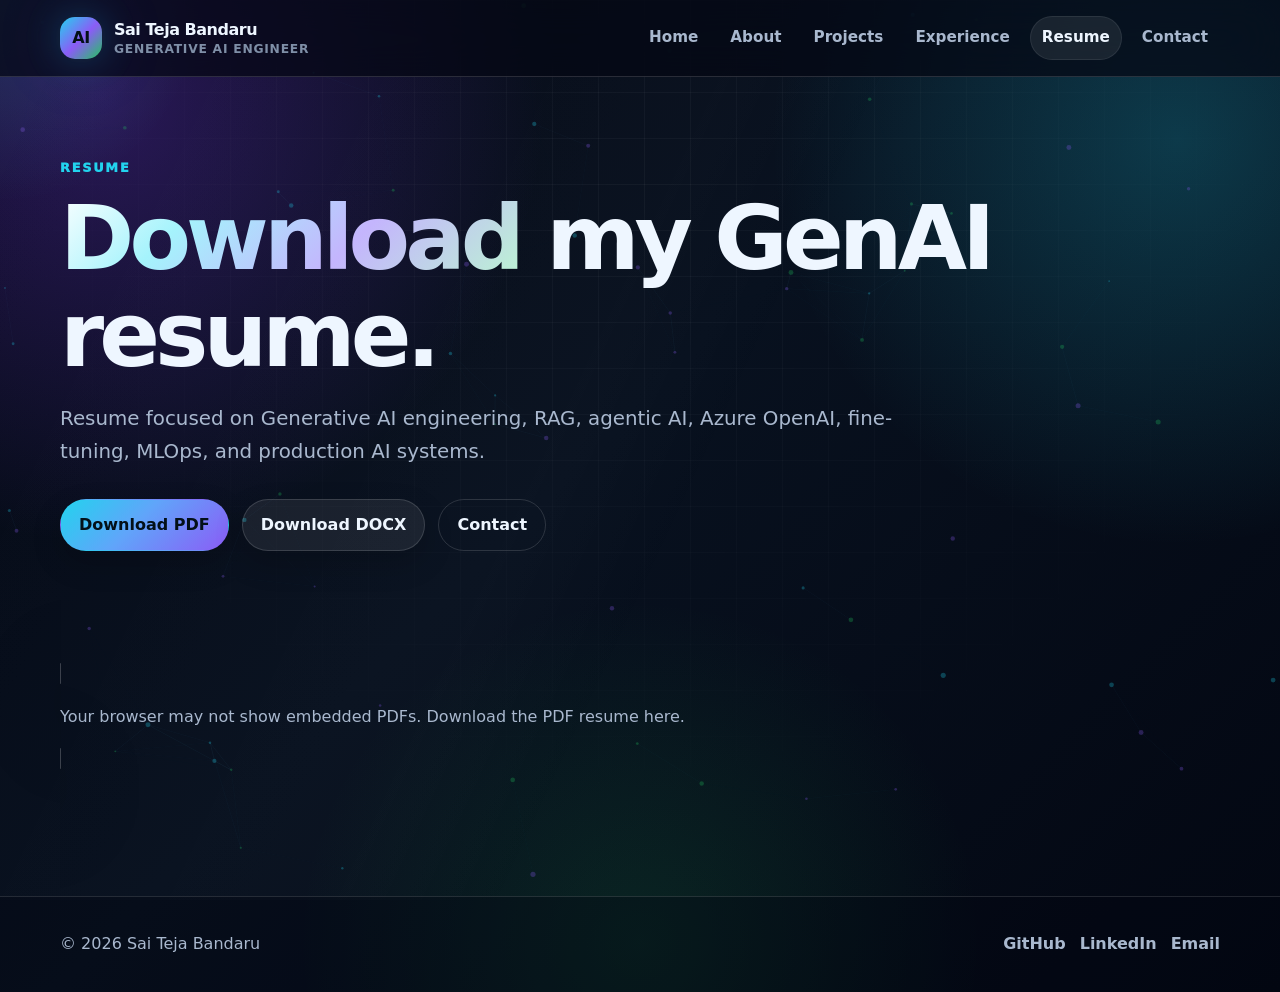
==== resume.html @ d8e80079 "Add files via upload" ====
<!doctype html><html lang="en"><head><meta charset="utf-8"/><meta name="viewport" content="width=device-width, initial-scale=1"/><title>Resume | Sai Teja Bandaru</title><meta name="description" content="Resume for Sai Teja Bandaru, Generative AI Engineer."/><link rel="icon" href="assets/img/favicon.svg"/><link rel="stylesheet" href="assets/css/styles.css"/></head><body><canvas id="orb-canvas" aria-hidden="true"></canvas><div class="cursor-glow" aria-hidden="true"></div><div class="progress-bar" aria-hidden="true"></div><header class="site-header"><nav class="container nav"><a class="logo" href="index.html"><span class="logo-mark">AI</span><span>Sai Teja Bandaru<span class="logo-sub">Generative AI Engineer</span></span></a><button class="nav-toggle" aria-label="Toggle navigation">☰</button><div class="nav-links"><a href="index.html">Home</a><a href="about.html">About</a><a href="projects.html">Projects</a><a href="experience.html">Experience</a><a class="active" href="resume.html">Resume</a><a href="contact.html">Contact</a></div></nav></header><main>
<section class="page-hero"><div class="container reveal"><span class="kicker">Resume</span><h1><span class="gradient-text">Download</span> my GenAI resume.</h1><p class="lead">Resume focused on Generative AI engineering, RAG, agentic AI, Azure OpenAI, fine-tuning, MLOps, and production AI systems.</p><div class="hero-actions"><a class="btn primary" href="assets/resume/Sai_Teja_Bandaru_GenAI_Engineer_Resume.pdf">Download PDF</a><a class="btn" href="assets/resume/Sai_Teja_Bandaru_GenAI_Engineer_Resume.docx">Download DOCX</a><a class="btn ghost" href="contact.html">Contact</a></div></div></section>
<section class="section"><div class="container reveal"><object class="resume-frame" data="assets/resume/Sai_Teja_Bandaru_GenAI_Engineer_Resume.pdf" type="application/pdf"><p class="muted">Your browser may not show embedded PDFs. <a href="assets/resume/Sai_Teja_Bandaru_GenAI_Engineer_Resume.pdf">Download the PDF resume here.</a></p></object></div></section>
</main><footer class="site-footer"><div class="container footer-row"><span>© <span data-year></span> Sai Teja Bandaru</span><div class="footer-links"><a href="https://github.com/saitejastb23-hub">GitHub</a><a href="https://www.linkedin.com/in/sai-teja-b-635824160/">LinkedIn</a><a href="mailto:saitejastb23@gmail.com">Email</a></div></div></footer><script src="assets/js/main.js"></script></body></html>
---- assets/css/styles.css ----
:root {
  --bg: #050814;
  --bg-2: #08111f;
  --surface: rgba(255, 255, 255, 0.075);
  --surface-2: rgba(255, 255, 255, 0.11);
  --surface-3: rgba(8, 17, 31, 0.78);
  --text: #eef6ff;
  --muted: #a9b8ce;
  --muted-2: #7f8fa7;
  --line: rgba(255,255,255,0.14);
  --brand: #22d3ee;
  --brand-2: #8b5cf6;
  --brand-3: #22c55e;
  --warn: #f59e0b;
  --shadow: 0 28px 90px rgba(0, 0, 0, 0.42);
  --glow: 0 0 36px rgba(34,211,238,0.22), 0 0 78px rgba(139,92,246,0.16);
  --radius: 28px;
  --max: 1160px;
}

* { box-sizing: border-box; }
html { scroll-behavior: smooth; }
body {
  margin: 0;
  color: var(--text);
  font-family: Inter, ui-sans-serif, system-ui, -apple-system, BlinkMacSystemFont, "Segoe UI", sans-serif;
  background:
    radial-gradient(circle at 8% 10%, rgba(124,58,237,0.30), transparent 30%),
    radial-gradient(circle at 92% 14%, rgba(34,211,238,0.22), transparent 28%),
    radial-gradient(circle at 50% 95%, rgba(34,197,94,0.13), transparent 30%),
    linear-gradient(135deg, var(--bg), var(--bg-2) 46%, #030712);
  line-height: 1.65;
  overflow-x: hidden;
}

body::before {
  content: "";
  position: fixed;
  inset: 0;
  pointer-events: none;
  background-image:
    linear-gradient(rgba(255,255,255,0.04) 1px, transparent 1px),
    linear-gradient(90deg, rgba(255,255,255,0.04) 1px, transparent 1px);
  background-size: 46px 46px;
  mask-image: radial-gradient(circle at 50% 20%, black, transparent 72%);
  z-index: -3;
}

body::after {
  content: "";
  position: fixed;
  inset: 0;
  pointer-events: none;
  opacity: 0.35;
  background: linear-gradient(115deg, transparent 0%, rgba(255,255,255,0.05) 45%, transparent 55%);
  animation: sheen 10s ease-in-out infinite;
  z-index: -2;
}

@keyframes sheen {
  0%, 100% { transform: translateX(-22%) translateY(-10%); }
  50% { transform: translateX(22%) translateY(10%); }
}

a { color: inherit; text-decoration: none; }
a:hover { color: var(--brand); }
img { max-width: 100%; display: block; }

.container { width: min(var(--max), calc(100% - 42px)); margin: 0 auto; }

#orb-canvas {
  position: fixed;
  inset: 0;
  z-index: -1;
  pointer-events: none;
  opacity: 0.62;
}

.cursor-glow {
  position: fixed;
  width: 420px;
  height: 420px;
  border-radius: 999px;
  pointer-events: none;
  background: radial-gradient(circle, rgba(34,211,238,0.16), transparent 68%);
  transform: translate(-50%, -50%);
  z-index: 0;
  mix-blend-mode: screen;
  transition: opacity 0.25s ease;
}

.site-header {
  position: sticky;
  top: 0;
  z-index: 50;
  border-bottom: 1px solid var(--line);
  background: rgba(5, 8, 20, 0.72);
  backdrop-filter: blur(22px);
}

.nav {
  display: flex;
  align-items: center;
  justify-content: space-between;
  min-height: 76px;
  gap: 22px;
}

.logo {
  display: inline-flex;
  align-items: center;
  gap: 12px;
  font-weight: 900;
  letter-spacing: -0.03em;
}
.logo-mark {
  width: 42px;
  height: 42px;
  display: grid;
  place-items: center;
  border-radius: 15px;
  color: #031018;
  background: linear-gradient(135deg, var(--brand), var(--brand-2) 52%, var(--brand-3));
  box-shadow: var(--glow);
}
.logo-sub { display:block; color: var(--muted-2); font-size: 0.77rem; font-weight: 800; letter-spacing: 0.06em; text-transform: uppercase; margin-top: -4px; }

.nav-links {
  display: flex;
  align-items: center;
  gap: 8px;
  color: var(--muted);
  font-weight: 750;
  font-size: 0.95rem;
}
.nav-links a {
  padding: 9px 12px;
  border-radius: 999px;
  transition: 0.22s ease;
}
.nav-links a.active, .nav-links a:hover {
  color: var(--text);
  background: rgba(255,255,255,0.08);
  box-shadow: inset 0 0 0 1px rgba(255,255,255,0.08);
}
.nav-toggle { display: none; border: 0; background: transparent; color: var(--text); font-size: 1.7rem; }

.progress-bar {
  position: fixed;
  top: 0;
  left: 0;
  height: 3px;
  width: 0;
  z-index: 100;
  background: linear-gradient(90deg, var(--brand), var(--brand-2), var(--brand-3));
  box-shadow: var(--glow);
}

.btn {
  display: inline-flex;
  align-items: center;
  justify-content: center;
  gap: 9px;
  padding: 12px 18px;
  border-radius: 999px;
  border: 1px solid var(--line);
  background: rgba(255,255,255,0.07);
  color: var(--text);
  font-weight: 850;
  box-shadow: 0 12px 30px rgba(0,0,0,0.18);
  transition: transform .22s ease, border-color .22s ease, background .22s ease, box-shadow .22s ease;
  position: relative;
  overflow: hidden;
}
.btn::before {
  content: "";
  position: absolute;
  inset: 0;
  transform: translateX(-110%);
  background: linear-gradient(90deg, transparent, rgba(255,255,255,0.22), transparent);
  transition: transform .5s ease;
}
.btn:hover::before { transform: translateX(110%); }
.btn:hover { transform: translateY(-2px); border-color: rgba(34,211,238,0.38); color: var(--text); box-shadow: var(--glow); }
.btn.primary {
  color: #031018;
  border-color: transparent;
  background: linear-gradient(135deg, var(--brand), #60a5fa 45%, var(--brand-2));
}
.btn.ghost { background: transparent; box-shadow: none; }

.hero { padding: 98px 0 74px; position: relative; }
.hero-grid {
  display: grid;
  grid-template-columns: 1.12fr 0.88fr;
  gap: 42px;
  align-items: center;
}

.eyebrow {
  display: inline-flex;
  align-items: center;
  gap: 10px;
  padding: 8px 12px;
  border: 1px solid rgba(34,211,238,0.22);
  border-radius: 999px;
  background: rgba(34,211,238,0.08);
  color: #b5f6ff;
  font-weight: 900;
  font-size: 0.88rem;
  box-shadow: 0 0 0 4px rgba(34,211,238,0.03);
}
.pulse-dot {
  width: 9px; height: 9px; border-radius: 999px;
  background: var(--brand-3);
  box-shadow: 0 0 0 rgba(34,197,94,0.9);
  animation: pulse 1.8s infinite;
}
@keyframes pulse { 0% { box-shadow: 0 0 0 0 rgba(34,197,94,.8); } 70% { box-shadow: 0 0 0 10px rgba(34,197,94,0); } 100% { box-shadow: 0 0 0 0 rgba(34,197,94,0); } }

h1, h2, h3 { line-height: 1.08; margin: 0 0 14px; letter-spacing: -0.055em; }
h1 { font-size: clamp(2.85rem, 7vw, 6.3rem); }
h2 { font-size: clamp(2.05rem, 4.3vw, 3.55rem); }
h3 { font-size: 1.35rem; }
.gradient-text { background: linear-gradient(135deg, #fff, #a5f3fc 28%, #c4b5fd 62%, #bbf7d0); -webkit-background-clip: text; color: transparent; }
.lead { font-size: 1.24rem; color: var(--muted); max-width: 790px; }
.hero-actions { display: flex; gap: 13px; flex-wrap: wrap; margin-top: 30px; }

.hero-panel {
  min-height: 500px;
  position: relative;
  border: 1px solid rgba(255,255,255,0.16);
  border-radius: 34px;
  background:
    radial-gradient(circle at top left, rgba(34,211,238,0.18), transparent 34%),
    radial-gradient(circle at bottom right, rgba(139,92,246,0.19), transparent 40%),
    rgba(255,255,255,0.07);
  box-shadow: var(--shadow);
  overflow: hidden;
}
.hero-panel::before {
  content: "";
  position: absolute;
  inset: -2px;
  border-radius: inherit;
  background: conic-gradient(from 120deg, transparent, rgba(34,211,238,0.58), transparent, rgba(139,92,246,0.54), transparent);
  animation: rotate 8s linear infinite;
  opacity: 0.45;
}
.hero-panel::after {
  content:"";
  position:absolute;
  inset:1px;
  border-radius: 33px;
  background: rgba(5,8,20,0.76);
  backdrop-filter: blur(18px);
}
@keyframes rotate { to { transform: rotate(360deg); } }

.neural-card {
  position: relative;
  z-index: 2;
  padding: 28px;
}
.panel-top {
  display: flex;
  align-items: center;
  justify-content: space-between;
  gap: 12px;
  margin-bottom: 25px;
}
.window-dots { display:flex; gap:7px; }
.window-dots span { width: 10px; height: 10px; border-radius:999px; background: rgba(255,255,255,0.25); }
.status-pill { font-weight: 900; font-size: 0.8rem; color: #bbf7d0; border: 1px solid rgba(34,197,94,0.28); background: rgba(34,197,94,0.1); padding: 6px 10px; border-radius: 999px; }

.neural-map { position: relative; min-height: 190px; margin: 18px 0 24px; }
.node {
  position: absolute;
  width: 92px;
  height: 92px;
  border-radius: 28px;
  display: grid;
  place-items: center;
  font-weight: 950;
  font-size: 0.8rem;
  letter-spacing: 0.02em;
  border: 1px solid rgba(255,255,255,0.16);
  background: rgba(255,255,255,0.08);
  box-shadow: var(--glow);
  animation: float 4.5s ease-in-out infinite;
}
.node:nth-child(1){ left: 5%; top: 48px; }
.node:nth-child(2){ left: 36%; top: 4px; animation-delay: -.8s; }
.node:nth-child(3){ right: 8%; top: 62px; animation-delay: -1.3s; }
.node:nth-child(4){ left: 34%; bottom: 0; animation-delay: -2s; }
@keyframes float { 0%, 100% { transform: translateY(0); } 50% { transform: translateY(-13px); } }
.neural-lines {
  position:absolute; inset:0;
  background:
    linear-gradient(22deg, transparent 26%, rgba(34,211,238,0.25) 27%, transparent 28%),
    linear-gradient(150deg, transparent 31%, rgba(139,92,246,0.24) 32%, transparent 33%),
    linear-gradient(90deg, transparent 45%, rgba(34,197,94,0.22) 46%, transparent 47%);
  opacity: .8;
}

.terminal {
  font-family: ui-monospace, SFMono-Regular, Menlo, Consolas, monospace;
  border: 1px solid rgba(255,255,255,0.12);
  border-radius: 20px;
  padding: 16px;
  background: rgba(0,0,0,0.32);
  color: #d7fbff;
  box-shadow: inset 0 1px 0 rgba(255,255,255,0.08);
  min-height: 122px;
}
.terminal-line { display:block; margin: 5px 0; color: #9defff; }
.cursor { display:inline-block; width:8px; height: 1.1em; background: var(--brand); vertical-align: middle; animation: blink 0.9s step-end infinite; }
@keyframes blink { 50% { opacity: 0; } }

.stats-strip {
  display: grid;
  grid-template-columns: repeat(4, 1fr);
  gap: 14px;
  margin-top: 32px;
}
.stat {
  border: 1px solid var(--line);
  border-radius: 22px;
  padding: 18px;
  background: rgba(255,255,255,0.06);
  box-shadow: 0 15px 44px rgba(0,0,0,0.18);
}
.stat strong { font-size: 2rem; letter-spacing: -0.05em; display:block; color: white; }
.stat span { color: var(--muted); font-size: 0.92rem; }

.section { padding: 74px 0; position: relative; }
.section-head { margin-bottom: 34px; max-width: 820px; }
.section-head p, .muted { color: var(--muted); }
.kicker { color: var(--brand); text-transform: uppercase; letter-spacing: 0.14em; font-size: 0.8rem; font-weight: 950; margin-bottom: 12px; display:block; }

.grid-3 { display: grid; grid-template-columns: repeat(3, 1fr); gap: 22px; }
.grid-2 { display: grid; grid-template-columns: repeat(2, 1fr); gap: 22px; }
.card {
  position: relative;
  isolation: isolate;
  border: 1px solid rgba(255,255,255,0.13);
  border-radius: var(--radius);
  padding: 25px;
  background: linear-gradient(180deg, rgba(255,255,255,0.095), rgba(255,255,255,0.045));
  box-shadow: 0 18px 55px rgba(0,0,0,0.2);
  overflow: hidden;
  transition: transform .25s ease, border-color .25s ease, box-shadow .25s ease;
}
.card::before {
  content:"";
  position:absolute;
  inset: -1px;
  background: radial-gradient(circle at var(--x, 50%) var(--y, 0%), rgba(34,211,238,0.18), transparent 34%);
  z-index:-1;
  opacity:0;
  transition: opacity .25s ease;
}
.card:hover { transform: translateY(-8px); border-color: rgba(34,211,238,0.34); box-shadow: var(--shadow), var(--glow); }
.card:hover::before { opacity:1; }
.card p { color: var(--muted); }
.card .card-link { font-weight: 900; color: #9ae6ff; }
.card-icon {
  width: 52px;
  height: 52px;
  border-radius: 18px;
  display:grid;
  place-items:center;
  margin-bottom: 18px;
  background: linear-gradient(135deg, rgba(34,211,238,0.16), rgba(139,92,246,0.16));
  border: 1px solid rgba(255,255,255,0.13);
  font-weight: 950;
}
.tag-row { display: flex; flex-wrap: wrap; gap: 8px; margin: 18px 0; }
.tag {
  display: inline-flex;
  padding: 6px 10px;
  border-radius: 999px;
  background: rgba(34,211,238,0.09);
  color: #baf4ff;
  border: 1px solid rgba(34,211,238,0.18);
  font-size: 0.84rem;
  font-weight: 850;
}

.split { display: grid; grid-template-columns: 0.86fr 1.14fr; gap: 34px; align-items: start; }
.sticky-panel { position: sticky; top: 108px; }
.timeline { display: grid; gap: 18px; }
.timeline-item {
  position: relative;
  border: 1px solid rgba(255,255,255,0.13);
  border-radius: 24px;
  padding: 22px 22px 22px 28px;
  background: rgba(255,255,255,0.055);
}
.timeline-item::before {
  content: "";
  position: absolute;
  left: -8px;
  top: 28px;
  width: 14px;
  height: 14px;
  border-radius: 999px;
  background: var(--brand);
  box-shadow: 0 0 0 8px rgba(34,211,238,0.09), var(--glow);
}
.timeline-item .date { color: #a5f3fc; font-weight: 900; }
.timeline-item ul { margin: 12px 0 0; padding-left: 18px; color: var(--muted); }

.skills-cloud { display: flex; gap: 10px; flex-wrap: wrap; }
.skill-pill {
  padding: 10px 13px;
  border-radius: 999px;
  background: rgba(255,255,255,0.07);
  border: 1px solid rgba(255,255,255,0.12);
  color: var(--muted);
  font-weight: 800;
  transition: transform .2s ease, color .2s ease, border-color .2s ease;
}
.skill-pill:hover { transform: translateY(-3px); color: var(--text); border-color: rgba(34,211,238,0.28); }

.workflow {
  display:grid;
  grid-template-columns: repeat(5, 1fr);
  gap: 12px;
  align-items: stretch;
}
.workflow-step {
  padding: 18px 14px;
  border-radius: 22px;
  border: 1px solid rgba(255,255,255,0.13);
  background: rgba(255,255,255,0.06);
  text-align: center;
  position: relative;
}
.workflow-step:not(:last-child)::after {
  content:"→";
  position:absolute;
  right:-13px;
  top:50%;
  transform: translateY(-50%);
  color: var(--brand);
  font-weight: 900;
}
.workflow-step strong { display:block; margin-bottom: 5px; }
.workflow-step span { color: var(--muted); font-size: .9rem; }

.callout {
  position: relative;
  overflow: hidden;
  border-radius: 34px;
  padding: 40px;
  background:
    radial-gradient(circle at 0 0, rgba(34,211,238,.25), transparent 35%),
    linear-gradient(135deg, rgba(34,211,238,0.16), rgba(139,92,246,0.16)),
    rgba(255,255,255,0.07);
  border: 1px solid rgba(255,255,255,0.16);
  box-shadow: var(--shadow);
}
.callout p { color: var(--muted); }
.callout .btn.primary { color: #031018; }

.resume-frame {
  width: 100%;
  min-height: 820px;
  border: 1px solid rgba(255,255,255,0.14);
  border-radius: var(--radius);
  background: rgba(255,255,255,0.08);
  box-shadow: var(--shadow);
}
.contact-list { display: grid; gap: 14px; }
.contact-item {
  display: flex;
  align-items: center;
  justify-content: space-between;
  gap: 16px;
  padding: 18px;
  border: 1px solid rgba(255,255,255,0.13);
  background: rgba(255,255,255,0.065);
  border-radius: 18px;
}
.contact-item strong { display:block; }
.contact-item span { color: var(--muted); }

.site-footer {
  margin-top: 50px;
  padding: 34px 0;
  border-top: 1px solid rgba(255,255,255,0.12);
  color: var(--muted);
  background: rgba(5,8,20,0.34);
}
.footer-row { display: flex; justify-content: space-between; align-items: center; gap: 16px; flex-wrap: wrap; }
.footer-links { display: flex; gap: 14px; font-weight: 800; }

.reveal { opacity: 0; transform: translateY(28px); transition: opacity .72s ease, transform .72s ease; }
.reveal.visible { opacity: 1; transform: translateY(0); }
.delay-1 { transition-delay: .08s; }
.delay-2 { transition-delay: .16s; }
.delay-3 { transition-delay: .24s; }

.page-hero { padding: 80px 0 36px; }
.page-hero .lead { max-width: 850px; }

@media (max-width: 980px) {
  .hero-grid, .grid-3, .grid-2, .split, .workflow, .stats-strip { grid-template-columns: 1fr; }
  .sticky-panel { position: static; }
  .workflow-step:not(:last-child)::after { content:"↓"; right:50%; top:auto; bottom:-18px; transform: translateX(50%); }
}

@media (max-width: 860px) {
  .container { width: min(var(--max), calc(100% - 30px)); }
  .nav-toggle { display: inline-flex; }
  .nav-links {
    display: none;
    position: absolute;
    left: 15px;
    right: 15px;
    top: 76px;
    flex-direction: column;
    align-items: stretch;
    background: rgba(5, 8, 20, 0.96);
    padding: 18px;
    border: 1px solid var(--line);
    border-radius: 20px;
    box-shadow: var(--shadow);
  }
  .nav-links.open { display: flex; }
  .hero { padding-top: 58px; }
  .hero-panel { min-height: 430px; }
  .node { width: 78px; height: 78px; border-radius: 22px; }
  .resume-frame { min-height: 520px; }
  .contact-item { align-items:flex-start; flex-direction:column; }
}

@media (prefers-reduced-motion: reduce) {
  *, *::before, *::after { animation-duration: .01ms !important; animation-iteration-count: 1 !important; transition-duration: .01ms !important; scroll-behavior: auto !important; }
  .reveal { opacity: 1; transform: none; }
}
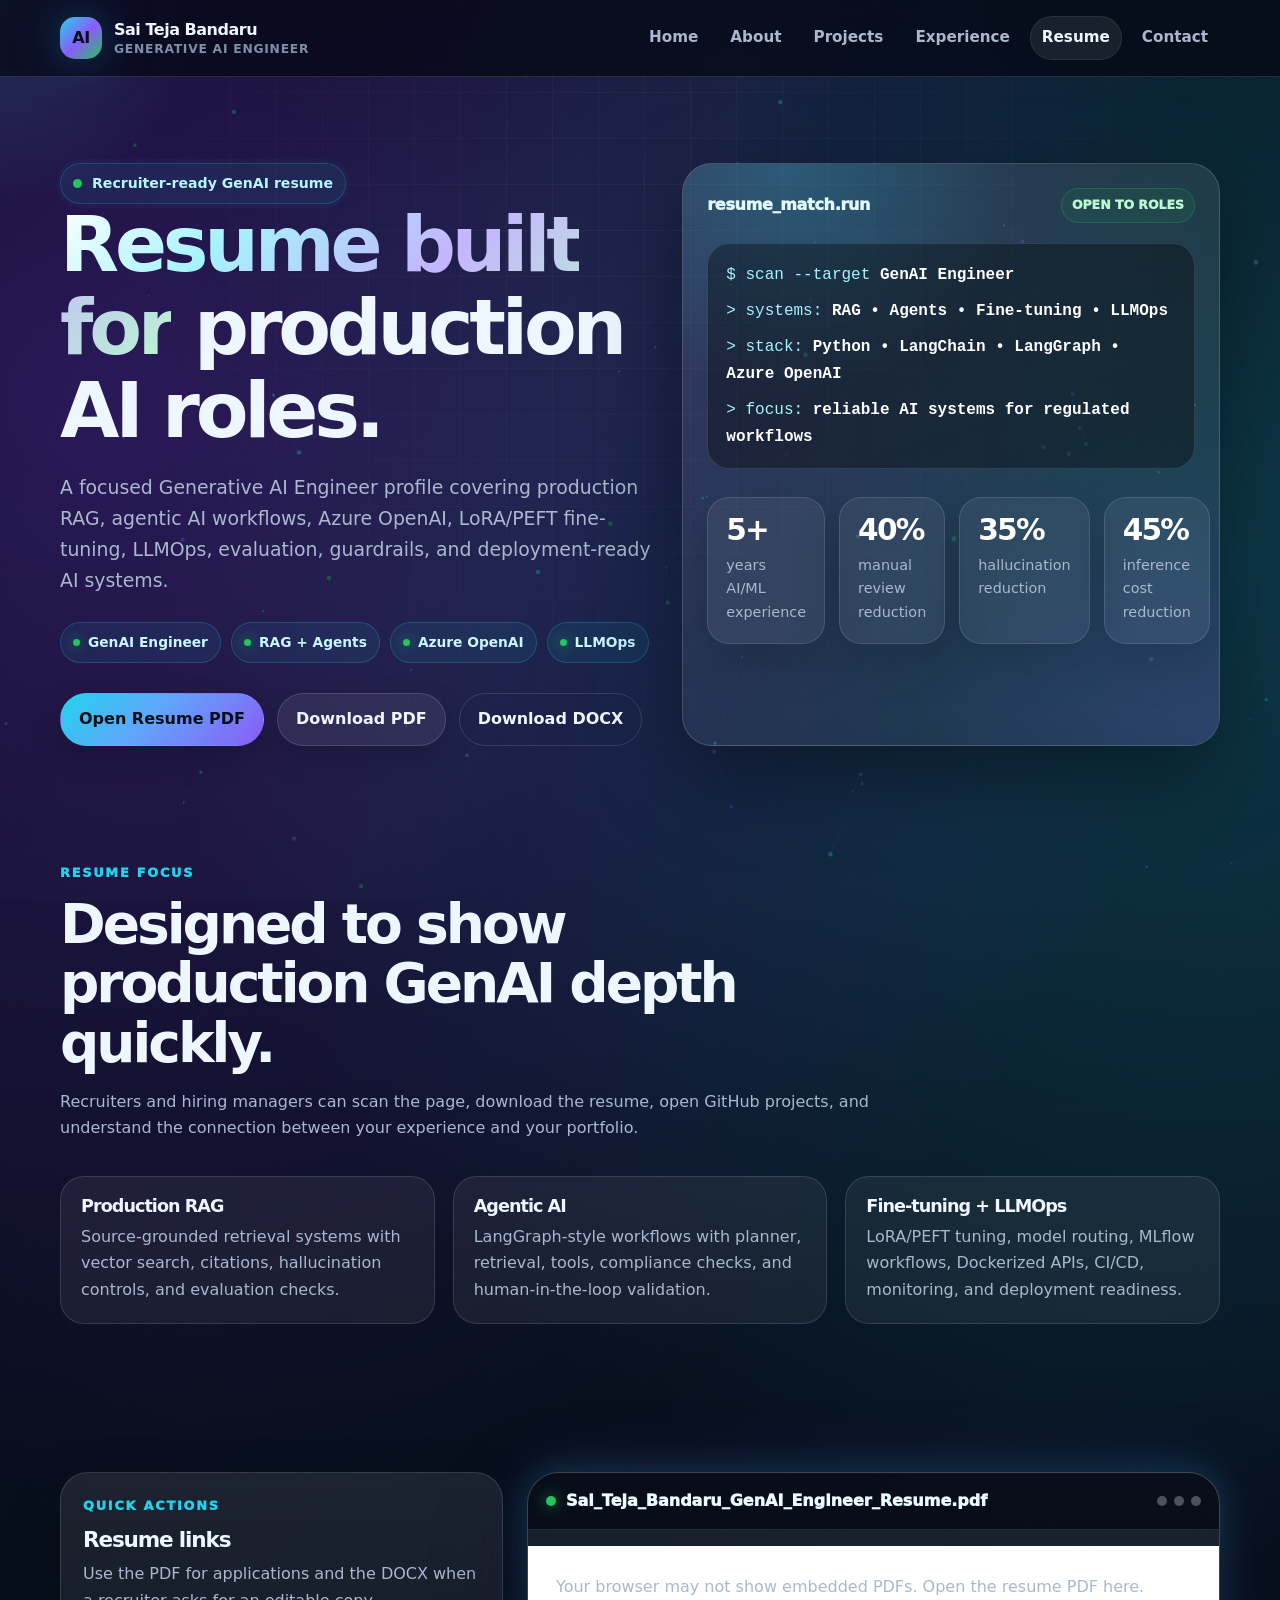
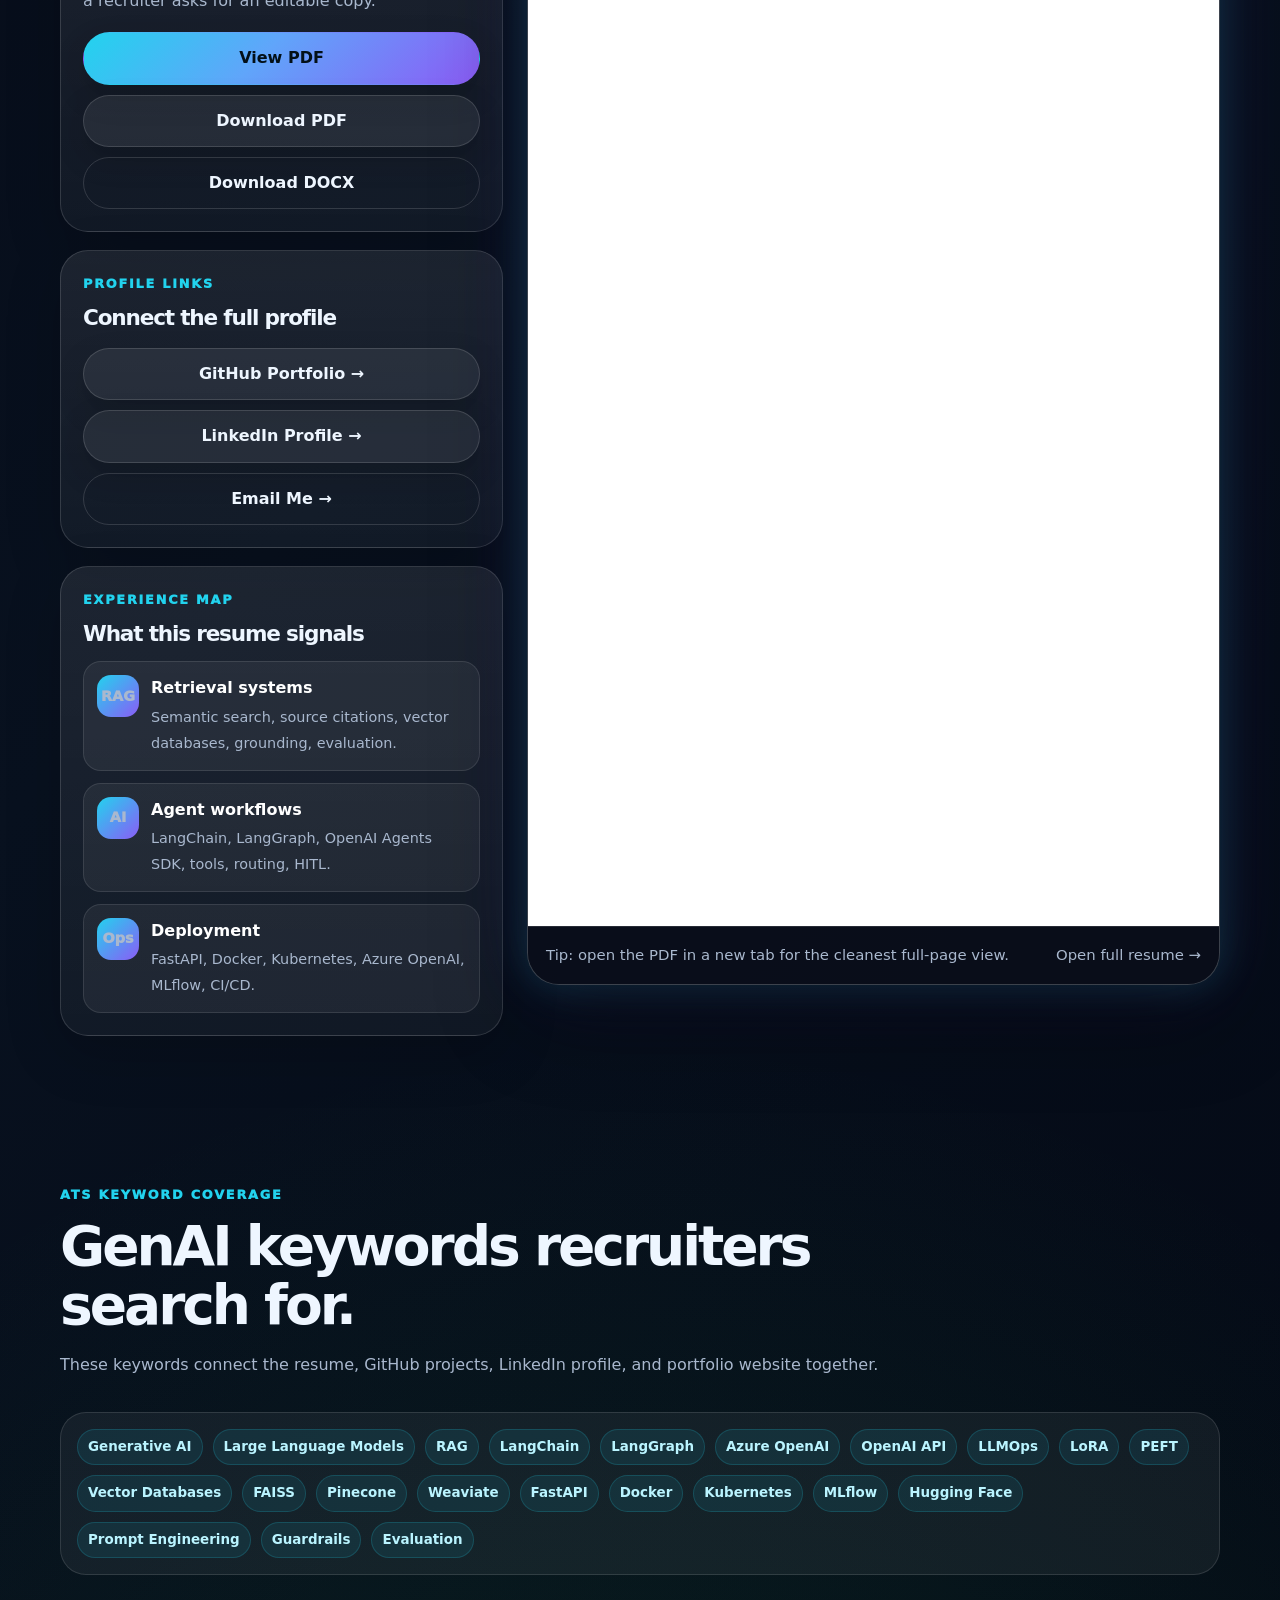
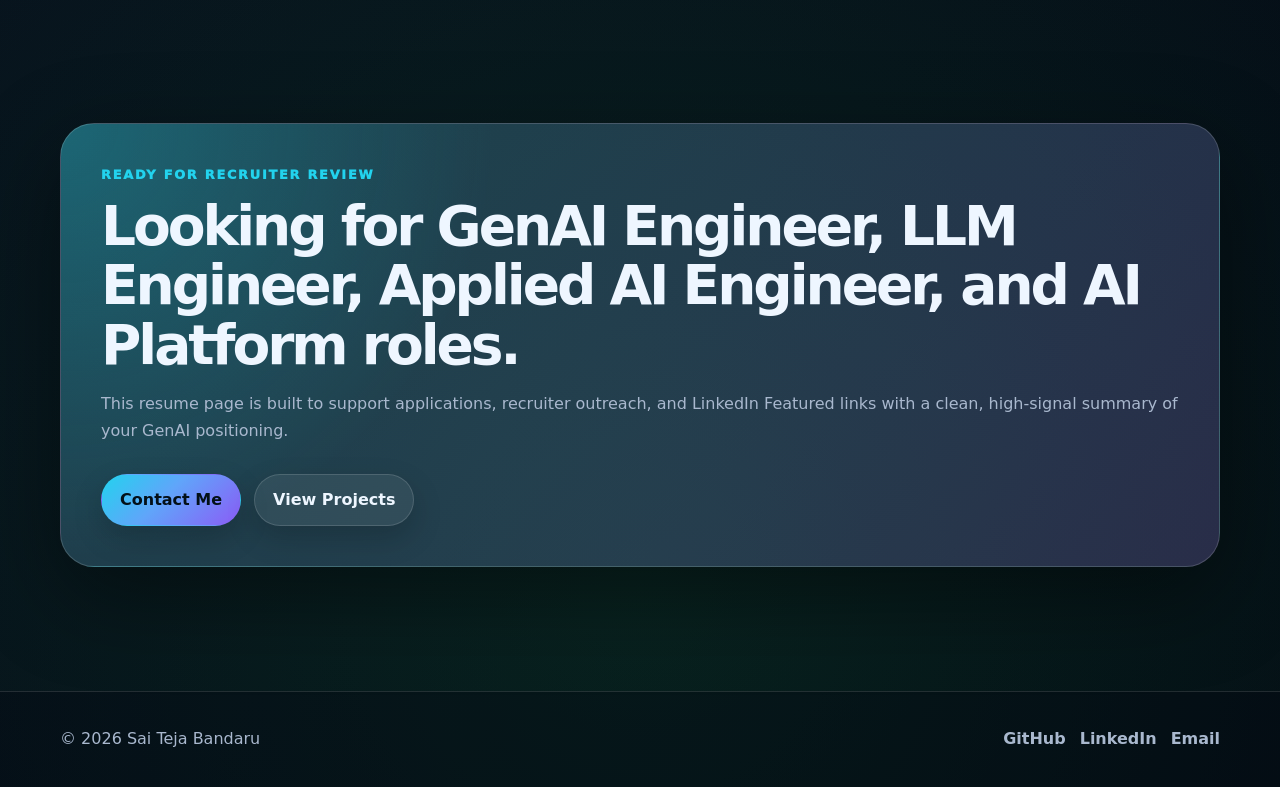
==== commit 800a0e1c: "Update resume.html" ====
--- a/resume.html
+++ b/resume.html
@@ -1,4 +1,214 @@
-<!doctype html><html lang="en"><head><meta charset="utf-8"/><meta name="viewport" content="width=device-width, initial-scale=1"/><title>Resume | Sai Teja Bandaru</title><meta name="description" content="Resume for Sai Teja Bandaru, Generative AI Engineer."/><link rel="icon" href="assets/img/favicon.svg"/><link rel="stylesheet" href="assets/css/styles.css"/></head><body><canvas id="orb-canvas" aria-hidden="true"></canvas><div class="cursor-glow" aria-hidden="true"></div><div class="progress-bar" aria-hidden="true"></div><header class="site-header"><nav class="container nav"><a class="logo" href="index.html"><span class="logo-mark">AI</span><span>Sai Teja Bandaru<span class="logo-sub">Generative AI Engineer</span></span></a><button class="nav-toggle" aria-label="Toggle navigation">☰</button><div class="nav-links"><a href="index.html">Home</a><a href="about.html">About</a><a href="projects.html">Projects</a><a href="experience.html">Experience</a><a class="active" href="resume.html">Resume</a><a href="contact.html">Contact</a></div></nav></header><main>
-<section class="page-hero"><div class="container reveal"><span class="kicker">Resume</span><h1><span class="gradient-text">Download</span> my GenAI resume.</h1><p class="lead">Resume focused on Generative AI engineering, RAG, agentic AI, Azure OpenAI, fine-tuning, MLOps, and production AI systems.</p><div class="hero-actions"><a class="btn primary" href="assets/resume/Sai_Teja_Bandaru_GenAI_Engineer_Resume.pdf">Download PDF</a><a class="btn" href="assets/resume/Sai_Teja_Bandaru_GenAI_Engineer_Resume.docx">Download DOCX</a><a class="btn ghost" href="contact.html">Contact</a></div></div></section>
-<section class="section"><div class="container reveal"><object class="resume-frame" data="assets/resume/Sai_Teja_Bandaru_GenAI_Engineer_Resume.pdf" type="application/pdf"><p class="muted">Your browser may not show embedded PDFs. <a href="assets/resume/Sai_Teja_Bandaru_GenAI_Engineer_Resume.pdf">Download the PDF resume here.</a></p></object></div></section>
-</main><footer class="site-footer"><div class="container footer-row"><span>© <span data-year></span> Sai Teja Bandaru</span><div class="footer-links"><a href="https://github.com/saitejastb23-hub">GitHub</a><a href="https://www.linkedin.com/in/sai-teja-b-635824160/">LinkedIn</a><a href="mailto:saitejastb23@gmail.com">Email</a></div></div></footer><script src="assets/js/main.js"></script></body></html>
+<!doctype html>
+<html lang="en">
+<head>
+  <meta charset="utf-8" />
+  <meta name="viewport" content="width=device-width, initial-scale=1" />
+  <title>Resume | Sai Teja Bandaru</title>
+  <meta name="description" content="Recruiter-ready resume page for Sai Teja Bandaru, Generative AI Engineer specializing in RAG, agentic AI, LLMOps, Azure OpenAI, and fine-tuning." />
+  <link rel="icon" href="assets/img/favicon.svg" />
+  <link rel="stylesheet" href="assets/css/styles.css" />
+  <style>
+    .resume-premium-hero { padding: 86px 0 42px; position: relative; }
+    .resume-hero-grid { display: grid; grid-template-columns: 1.05fr .95fr; gap: 28px; align-items: stretch; }
+    .resume-title { font-size: clamp(2.65rem, 6vw, 5.3rem); margin-bottom: 18px; }
+    .resume-subtitle { max-width: 780px; color: var(--muted); font-size: 1.18rem; }
+    .resume-badges { display: flex; flex-wrap: wrap; gap: 10px; margin: 26px 0 0; }
+    .resume-badge { display: inline-flex; align-items: center; gap: 8px; padding: 8px 12px; border-radius: 999px; border: 1px solid rgba(34,211,238,.23); background: rgba(34,211,238,.075); color: #c8f7ff; font-weight: 900; font-size: .86rem; }
+    .resume-badge::before { content: ""; width: 7px; height: 7px; border-radius: 999px; background: var(--brand-3); box-shadow: 0 0 14px rgba(34,197,94,.8); }
+
+    .resume-command-card { position: relative; border: 1px solid rgba(255,255,255,.16); border-radius: 30px; padding: 24px; background: linear-gradient(160deg, rgba(255,255,255,.105), rgba(255,255,255,.045)); box-shadow: var(--shadow); overflow: hidden; }
+    .resume-command-card::before { content:""; position:absolute; inset:-2px; background: radial-gradient(circle at 20% 0%, rgba(34,211,238,.22), transparent 32%), radial-gradient(circle at 100% 100%, rgba(139,92,246,.2), transparent 38%); pointer-events:none; }
+    .resume-command-card > * { position: relative; z-index: 1; }
+    .command-top { display: flex; justify-content: space-between; gap: 12px; align-items: center; margin-bottom: 20px; }
+    .command-title { color: #dffbff; font-weight: 950; letter-spacing: -.02em; }
+    .mini-pill { border: 1px solid rgba(34,197,94,.25); background: rgba(34,197,94,.09); color: #bbf7d0; padding: 6px 10px; border-radius: 999px; font-size: .78rem; font-weight: 950; }
+    .resume-terminal-lines { font-family: ui-monospace, SFMono-Regular, Menlo, Monaco, Consolas, monospace; display:grid; gap: 10px; padding: 18px; border-radius: 22px; background: rgba(0,0,0,.34); border: 1px solid rgba(255,255,255,.12); color: #a5f3fc; }
+    .resume-terminal-lines span { display:block; }
+    .resume-terminal-lines b { color: #fff; font-weight: 900; }
+
+    .resume-metrics { display:grid; grid-template-columns: repeat(4, 1fr); gap: 14px; margin-top: 28px; }
+    .resume-metric { border: 1px solid rgba(255,255,255,.13); border-radius: 22px; padding: 18px; background: rgba(255,255,255,.06); box-shadow: 0 18px 48px rgba(0,0,0,.18); }
+    .resume-metric strong { display:block; color:#fff; font-size: 1.85rem; line-height: 1; letter-spacing: -.06em; }
+    .resume-metric span { display:block; margin-top: 8px; color: var(--muted); font-size: .9rem; }
+
+    .resume-dashboard { display:grid; grid-template-columns: .78fr 1.22fr; gap: 24px; align-items:start; }
+    .resume-side { display:grid; gap: 18px; position: sticky; top: 104px; }
+    .resume-panel { border: 1px solid rgba(255,255,255,.14); border-radius: 28px; padding: 22px; background: linear-gradient(180deg, rgba(255,255,255,.087), rgba(255,255,255,.045)); box-shadow: 0 18px 55px rgba(0,0,0,.18); }
+    .resume-panel h3 { margin-bottom: 10px; }
+    .resume-panel p { color: var(--muted); margin: 0; }
+    .action-stack { display:grid; gap: 10px; margin-top: 18px; }
+    .action-stack .btn { width: 100%; }
+    .resume-focus-list { display:grid; gap: 12px; margin-top: 16px; }
+    .resume-focus-item { display:flex; gap: 12px; align-items:flex-start; padding: 13px; border-radius: 18px; background: rgba(255,255,255,.055); border: 1px solid rgba(255,255,255,.105); }
+    .focus-token { flex: 0 0 auto; width: 42px; height: 42px; border-radius: 14px; display:grid; place-items:center; font-weight: 950; color: #031018; background: linear-gradient(135deg, var(--brand), var(--brand-2)); }
+    .resume-focus-item strong { display:block; color:#fff; margin-bottom: 2px; }
+    .resume-focus-item span { color: var(--muted); font-size: .9rem; line-height:1.45; }
+
+    .resume-preview-shell { position: relative; border: 1px solid rgba(255,255,255,.16); border-radius: 32px; background: rgba(255,255,255,.07); box-shadow: var(--shadow), var(--glow); overflow:hidden; }
+    .resume-preview-top { display:flex; align-items:center; justify-content:space-between; gap:12px; padding: 15px 18px; border-bottom: 1px solid rgba(255,255,255,.12); background: rgba(5,8,20,.74); backdrop-filter: blur(16px); }
+    .resume-preview-title { display:flex; align-items:center; gap: 10px; font-weight: 950; color:#e9fbff; }
+    .resume-preview-title::before { content:""; width: 10px; height: 10px; border-radius: 999px; background: #22c55e; box-shadow: 0 0 16px rgba(34,197,94,.8); }
+    .preview-tools { display:flex; gap:7px; }
+    .preview-tools span { width:10px; height:10px; border-radius:999px; background: rgba(255,255,255,.28); }
+    .resume-frame.premium { min-height: 980px; border: 0; border-radius: 0; background:#fff; box-shadow:none; display:block; }
+    .resume-preview-note { display:flex; justify-content:space-between; align-items:center; gap: 16px; flex-wrap: wrap; padding: 16px 18px; border-top: 1px solid rgba(255,255,255,.12); background: rgba(5,8,20,.72); color: var(--muted); font-size: .93rem; }
+
+    .resume-section-grid { display:grid; grid-template-columns: repeat(3, 1fr); gap: 18px; }
+    .resume-highlight-card { border: 1px solid rgba(255,255,255,.13); border-radius: 24px; padding: 20px; background: rgba(255,255,255,.06); transition: transform .22s ease, border-color .22s ease, box-shadow .22s ease; }
+    .resume-highlight-card:hover { transform: translateY(-6px); border-color: rgba(34,211,238,.35); box-shadow: var(--glow); }
+    .resume-highlight-card h3 { font-size: 1.1rem; margin-bottom: 8px; }
+    .resume-highlight-card p { color: var(--muted); margin: 0; }
+
+    .keyword-marquee { position: relative; overflow:hidden; border:1px solid rgba(255,255,255,.12); border-radius: 26px; background: rgba(255,255,255,.055); padding: 16px; }
+    .keyword-track { display:flex; gap:10px; flex-wrap: wrap; }
+    .keyword-track .tag { margin:0; }
+
+    @media (max-width: 1040px) {
+      .resume-hero-grid, .resume-dashboard { grid-template-columns: 1fr; }
+      .resume-side { position: static; }
+      .resume-metrics { grid-template-columns: repeat(2, 1fr); }
+    }
+    @media (max-width: 760px) {
+      .resume-premium-hero { padding-top: 58px; }
+      .resume-metrics, .resume-section-grid { grid-template-columns: 1fr; }
+      .resume-frame.premium { min-height: 620px; }
+      .resume-command-card, .resume-panel { border-radius: 24px; }
+    }
+  </style>
+</head>
+<body>
+<canvas id="orb-canvas" aria-hidden="true"></canvas><div class="cursor-glow" aria-hidden="true"></div><div class="progress-bar" aria-hidden="true"></div>
+<header class="site-header">
+  <nav class="container nav">
+    <a class="logo" href="index.html"><span class="logo-mark">AI</span><span>Sai Teja Bandaru<span class="logo-sub">Generative AI Engineer</span></span></a>
+    <button class="nav-toggle" aria-label="Toggle navigation">☰</button>
+    <div class="nav-links"><a href="index.html">Home</a><a href="about.html">About</a><a href="projects.html">Projects</a><a href="experience.html">Experience</a><a class="active" href="resume.html">Resume</a><a href="contact.html">Contact</a></div>
+  </nav>
+</header>
+<main>
+  <section class="resume-premium-hero">
+    <div class="container resume-hero-grid">
+      <div class="reveal">
+        <span class="eyebrow"><span class="pulse-dot"></span> Recruiter-ready GenAI resume</span>
+        <h1 class="resume-title"><span class="gradient-text">Resume built for</span> production AI roles.</h1>
+        <p class="resume-subtitle">A focused Generative AI Engineer profile covering production RAG, agentic AI workflows, Azure OpenAI, LoRA/PEFT fine-tuning, LLMOps, evaluation, guardrails, and deployment-ready AI systems.</p>
+        <div class="resume-badges">
+          <span class="resume-badge">GenAI Engineer</span>
+          <span class="resume-badge">RAG + Agents</span>
+          <span class="resume-badge">Azure OpenAI</span>
+          <span class="resume-badge">LLMOps</span>
+        </div>
+        <div class="hero-actions">
+          <a class="btn primary" href="assets/resume/Sai_Teja_Bandaru_GenAI_Engineer_Resume.pdf" target="_blank" rel="noreferrer">Open Resume PDF</a>
+          <a class="btn" href="assets/resume/Sai_Teja_Bandaru_GenAI_Engineer_Resume.pdf" download>Download PDF</a>
+          <a class="btn ghost" href="assets/resume/Sai_Teja_Bandaru_GenAI_Engineer_Resume.docx" download>Download DOCX</a>
+        </div>
+      </div>
+      <aside class="resume-command-card reveal delay-1">
+        <div class="command-top"><span class="command-title">resume_match.run</span><span class="mini-pill">OPEN TO ROLES</span></div>
+        <div class="resume-terminal-lines">
+          <span>$ scan --target <b>GenAI Engineer</b></span>
+          <span>&gt; systems: <b>RAG • Agents • Fine-tuning • LLMOps</b></span>
+          <span>&gt; stack: <b>Python • LangChain • LangGraph • Azure OpenAI</b></span>
+          <span>&gt; focus: <b>reliable AI systems for regulated workflows</b></span>
+        </div>
+        <div class="resume-metrics">
+          <div class="resume-metric"><strong>5+</strong><span>years AI/ML experience</span></div>
+          <div class="resume-metric"><strong>40%</strong><span>manual review reduction</span></div>
+          <div class="resume-metric"><strong>35%</strong><span>hallucination reduction</span></div>
+          <div class="resume-metric"><strong>45%</strong><span>inference cost reduction</span></div>
+        </div>
+      </aside>
+    </div>
+  </section>
+
+  <section class="section">
+    <div class="container">
+      <div class="section-head reveal">
+        <span class="kicker">Resume focus</span>
+        <h2>Designed to show production GenAI depth quickly.</h2>
+        <p>Recruiters and hiring managers can scan the page, download the resume, open GitHub projects, and understand the connection between your experience and your portfolio.</p>
+      </div>
+      <div class="resume-section-grid">
+        <article class="resume-highlight-card reveal"><h3>Production RAG</h3><p>Source-grounded retrieval systems with vector search, citations, hallucination controls, and evaluation checks.</p></article>
+        <article class="resume-highlight-card reveal delay-1"><h3>Agentic AI</h3><p>LangGraph-style workflows with planner, retrieval, tools, compliance checks, and human-in-the-loop validation.</p></article>
+        <article class="resume-highlight-card reveal delay-2"><h3>Fine-tuning + LLMOps</h3><p>LoRA/PEFT tuning, model routing, MLflow workflows, Dockerized APIs, CI/CD, monitoring, and deployment readiness.</p></article>
+      </div>
+    </div>
+  </section>
+
+  <section class="section">
+    <div class="container resume-dashboard">
+      <aside class="resume-side reveal">
+        <div class="resume-panel">
+          <span class="kicker">Quick actions</span>
+          <h3>Resume links</h3>
+          <p>Use the PDF for applications and the DOCX when a recruiter asks for an editable copy.</p>
+          <div class="action-stack">
+            <a class="btn primary" href="assets/resume/Sai_Teja_Bandaru_GenAI_Engineer_Resume.pdf" target="_blank" rel="noreferrer">View PDF</a>
+            <a class="btn" href="assets/resume/Sai_Teja_Bandaru_GenAI_Engineer_Resume.pdf" download>Download PDF</a>
+            <a class="btn ghost" href="assets/resume/Sai_Teja_Bandaru_GenAI_Engineer_Resume.docx" download>Download DOCX</a>
+          </div>
+        </div>
+
+        <div class="resume-panel">
+          <span class="kicker">Profile links</span>
+          <h3>Connect the full profile</h3>
+          <div class="action-stack">
+            <a class="btn" href="https://github.com/saitejastb23-hub" target="_blank" rel="noreferrer">GitHub Portfolio →</a>
+            <a class="btn" href="https://www.linkedin.com/in/sai-teja-b-635824160/" target="_blank" rel="noreferrer">LinkedIn Profile →</a>
+            <a class="btn ghost" href="mailto:saitejastb23@gmail.com">Email Me →</a>
+          </div>
+        </div>
+
+        <div class="resume-panel">
+          <span class="kicker">Experience map</span>
+          <h3>What this resume signals</h3>
+          <div class="resume-focus-list">
+            <div class="resume-focus-item"><span class="focus-token">RAG</span><div><strong>Retrieval systems</strong><span>Semantic search, source citations, vector databases, grounding, evaluation.</span></div></div>
+            <div class="resume-focus-item"><span class="focus-token">AI</span><div><strong>Agent workflows</strong><span>LangChain, LangGraph, OpenAI Agents SDK, tools, routing, HITL.</span></div></div>
+            <div class="resume-focus-item"><span class="focus-token">Ops</span><div><strong>Deployment</strong><span>FastAPI, Docker, Kubernetes, Azure OpenAI, MLflow, CI/CD.</span></div></div>
+          </div>
+        </div>
+      </aside>
+
+      <div class="resume-preview-shell reveal delay-1">
+        <div class="resume-preview-top">
+          <div class="resume-preview-title">Sai_Teja_Bandaru_GenAI_Engineer_Resume.pdf</div>
+          <div class="preview-tools"><span></span><span></span><span></span></div>
+        </div>
+        <object class="resume-frame premium" data="assets/resume/Sai_Teja_Bandaru_GenAI_Engineer_Resume.pdf#toolbar=0&navpanes=0" type="application/pdf">
+          <p class="muted" style="padding: 28px;">Your browser may not show embedded PDFs. <a href="assets/resume/Sai_Teja_Bandaru_GenAI_Engineer_Resume.pdf">Open the resume PDF here.</a></p>
+        </object>
+        <div class="resume-preview-note">
+          <span>Tip: open the PDF in a new tab for the cleanest full-page view.</span>
+          <a class="card-link" href="assets/resume/Sai_Teja_Bandaru_GenAI_Engineer_Resume.pdf" target="_blank" rel="noreferrer">Open full resume →</a>
+        </div>
+      </div>
+    </div>
+  </section>
+
+  <section class="section">
+    <div class="container">
+      <div class="section-head reveal"><span class="kicker">ATS keyword coverage</span><h2>GenAI keywords recruiters search for.</h2><p>These keywords connect the resume, GitHub projects, LinkedIn profile, and portfolio website together.</p></div>
+      <div class="keyword-marquee reveal delay-1">
+        <div class="keyword-track">
+          <span class="tag">Generative AI</span><span class="tag">Large Language Models</span><span class="tag">RAG</span><span class="tag">LangChain</span><span class="tag">LangGraph</span><span class="tag">Azure OpenAI</span><span class="tag">OpenAI API</span><span class="tag">LLMOps</span><span class="tag">LoRA</span><span class="tag">PEFT</span><span class="tag">Vector Databases</span><span class="tag">FAISS</span><span class="tag">Pinecone</span><span class="tag">Weaviate</span><span class="tag">FastAPI</span><span class="tag">Docker</span><span class="tag">Kubernetes</span><span class="tag">MLflow</span><span class="tag">Hugging Face</span><span class="tag">Prompt Engineering</span><span class="tag">Guardrails</span><span class="tag">Evaluation</span>
+        </div>
+      </div>
+    </div>
+  </section>
+
+  <section class="section">
+    <div class="container callout reveal">
+      <span class="kicker">Ready for recruiter review</span>
+      <h2>Looking for GenAI Engineer, LLM Engineer, Applied AI Engineer, and AI Platform roles.</h2>
+      <p>This resume page is built to support applications, recruiter outreach, and LinkedIn Featured links with a clean, high-signal summary of your GenAI positioning.</p>
+      <div class="hero-actions"><a class="btn primary" href="contact.html">Contact Me</a><a class="btn" href="projects.html">View Projects</a></div>
+    </div>
+  </section>
+</main>
+<footer class="site-footer"><div class="container footer-row"><span>© <span data-year></span> Sai Teja Bandaru</span><div class="footer-links"><a href="https://github.com/saitejastb23-hub">GitHub</a><a href="https://www.linkedin.com/in/sai-teja-b-635824160/">LinkedIn</a><a href="mailto:saitejastb23@gmail.com">Email</a></div></div></footer>
+<script src="assets/js/main.js"></script>
+</body>
+</html>
